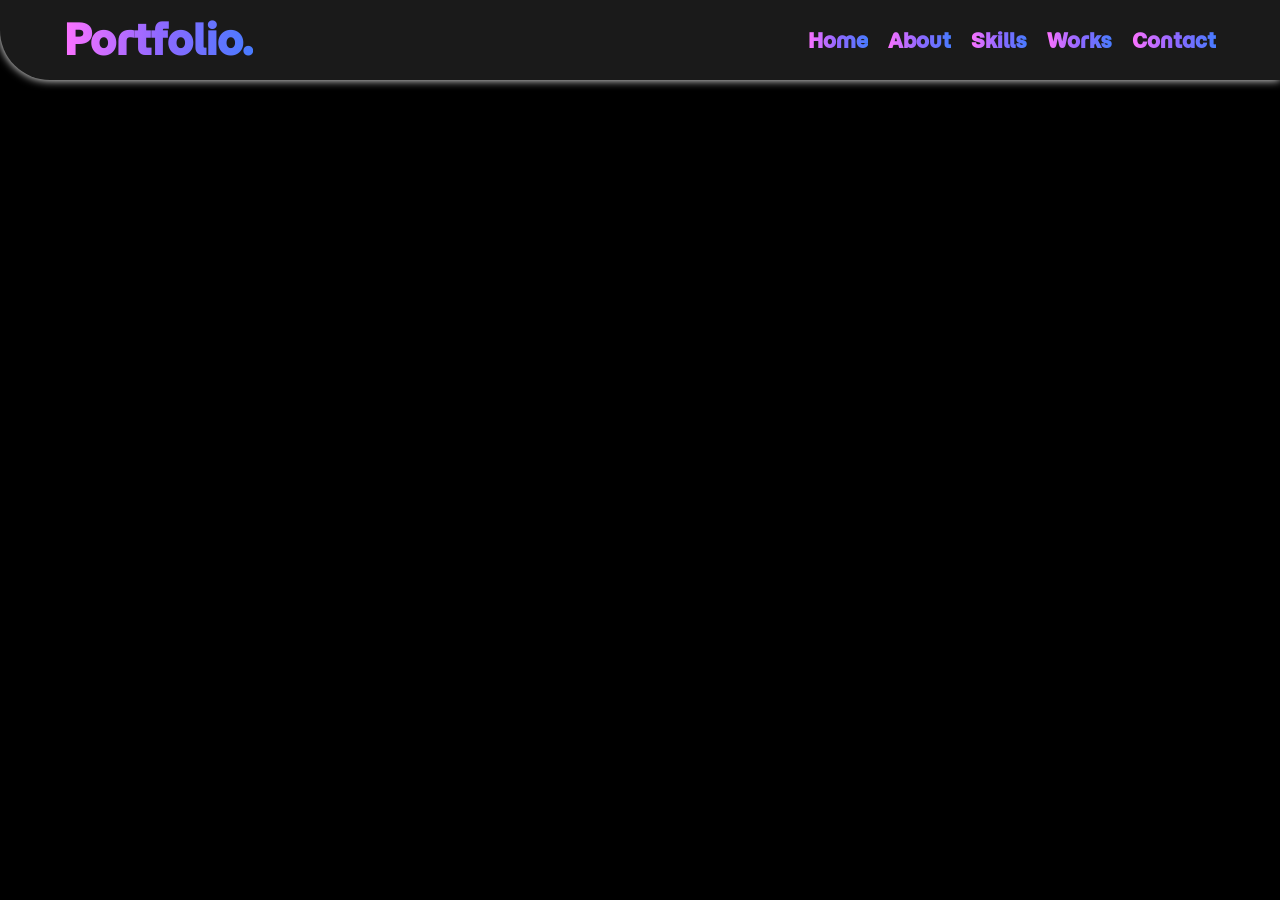
==== aportfolio.html @ 17d41406 "Portfolio start" ====
<!DOCTYPE html>
<html lang="en">
<head>
    <meta charset="UTF-8">
    <meta name="viewport" content="width=device-width, initial-scale=1.0">
    <title>aPortfolio</title>
    <link rel="stylesheet" href="./aportfolio.css">
</head>
<body>
    <video src="./video/portfoli_bg.mp4" autoplay loop muted></video>
    <header>
        <nav class="container" id="nav">
            <div class="navbar_left">
                <h1>Portfolio.</h1>
            </div>
            <div class="navbar_right">
                <ul id="list">
                    <li><a href="#home">Home</a></li>
                    <li><a href="#about">About</a></li>
                    <li><a href="#skills">Skills</a></li>
                    <li><a href="#works">Works</a></li>
                    <li><a href="#contact">Contact</a></li>
                </ul>
            </div>
        </nav>
    </header>
    <main>

    </main>










    <script src="aportfolio.js"></script>
</body>
</html>
---- aportfolio.css ----
@import url('https://fonts.googleapis.com/css2?family=Momo+Trust+Display&display=swap');

*{
    padding: 0;
    margin: 0;
    box-sizing: border-box;

}

body{
    background: #000000;
    position: relative;
}

/* container */
.container{
    margin: 0 auto;
    max-width: 1300px;
    display: flex;
    align-items: center;
    justify-content: center;
}
/* container end */


/* video */

video{
    width: 100%;
    height: 100vh;
    position: fixed;
    top: 0;
    left: 0;
    object-fit: cover;
    object-position: center;
    z-index: -100000;
}

/* video end */




/* header */
header{
    position: fixed;
    width: 100%;
    height: 80px;
    background: rgba(255, 255, 255, 0.10);
    backdrop-filter: blur(2px);
    box-shadow: 0px 0px 10px white;
    user-select: none;
    border-bottom-right-radius: 0px;
    border-bottom-left-radius: 50px;
    position: relative;
}
#nav{
    width: 90%;
    height: 100%;
    display: flex;
    align-items: center;
    justify-content: space-between;
}


.navbar_left h1{
    font-family: "Momo Trust Display", sans-serif;
    font-size: 40px;
    font-weight: 700;
    text-align: center;
    background: linear-gradient(to right, #fc72ff, #8f68ff, #487bff, #8f68ff, #fc72ff);
    background-size: 200%;
    background-clip: text;
    -webkit-background-clip: text;
    -webkit-text-fill-color: transparent;
    animation: logo_text 5s linear infinite;
    cursor: pointer;
    transition: 1s ease;
}
.navbar_left h1:hover{
    transition: 1s ease;
    transform: scale(1.1);
    text-shadow: -10px 10px 10px rgba(97, 95, 95, 0.425);
}
@keyframes logo_text {
    to{
        background-position: 200%;
    }
}
.navbar_right{
    display: flex;
    align-items: center;
    justify-content: center;
}
.navbar_right ul{
    display: flex;
    align-items: center;
    justify-content: center;
    column-gap: 20px;
    list-style: none;
    text-decoration: none;
}
.navbar_right li a{
    font-family: "Momo Trust Display", sans-serif;
    font-size: 20px;
    font-weight: 700;
    text-align: center;
    background: linear-gradient(to right, #fc72ff, #8f68ff, #487bff, #8f68ff, #fc72ff);
    background-size: 200%;
    background-clip: text;
    -webkit-background-clip: text;
    -webkit-text-fill-color: transparent;
    animation: navbar_text 5s linear infinite;
    position: relative;
}
@keyframes navbar_text {
    to{
        background-position: 200%;
    }
}
.navbar_right a::before{
    content: '';
    width: 100%;
    border: 1px solid #8f68ff;
    position: absolute;
    bottom: -5px;
    transition: 0.5s ease;
    scale: 0;
}
.navbar_right a:hover::before{
    scale: 1;
    transition: 0.5s ease;
}

/* header */



/* header media */

@media screen and (max-width: 730px) {
    .navbar_right #list{
        position: absolute;
        display: flex;
        flex-direction: column;
        align-items: center;
        justify-content: start;
        width: 150px;
        height: 100vh;
        background: rgba(255, 255, 255, 0.10);
        backdrop-filter: blur(2px);
        box-shadow: 0px 0px 10px white;
        top: 80px;
        right: 0;
        padding-top: 30px;
        row-gap: 30px;
    }
}

/* header media end */
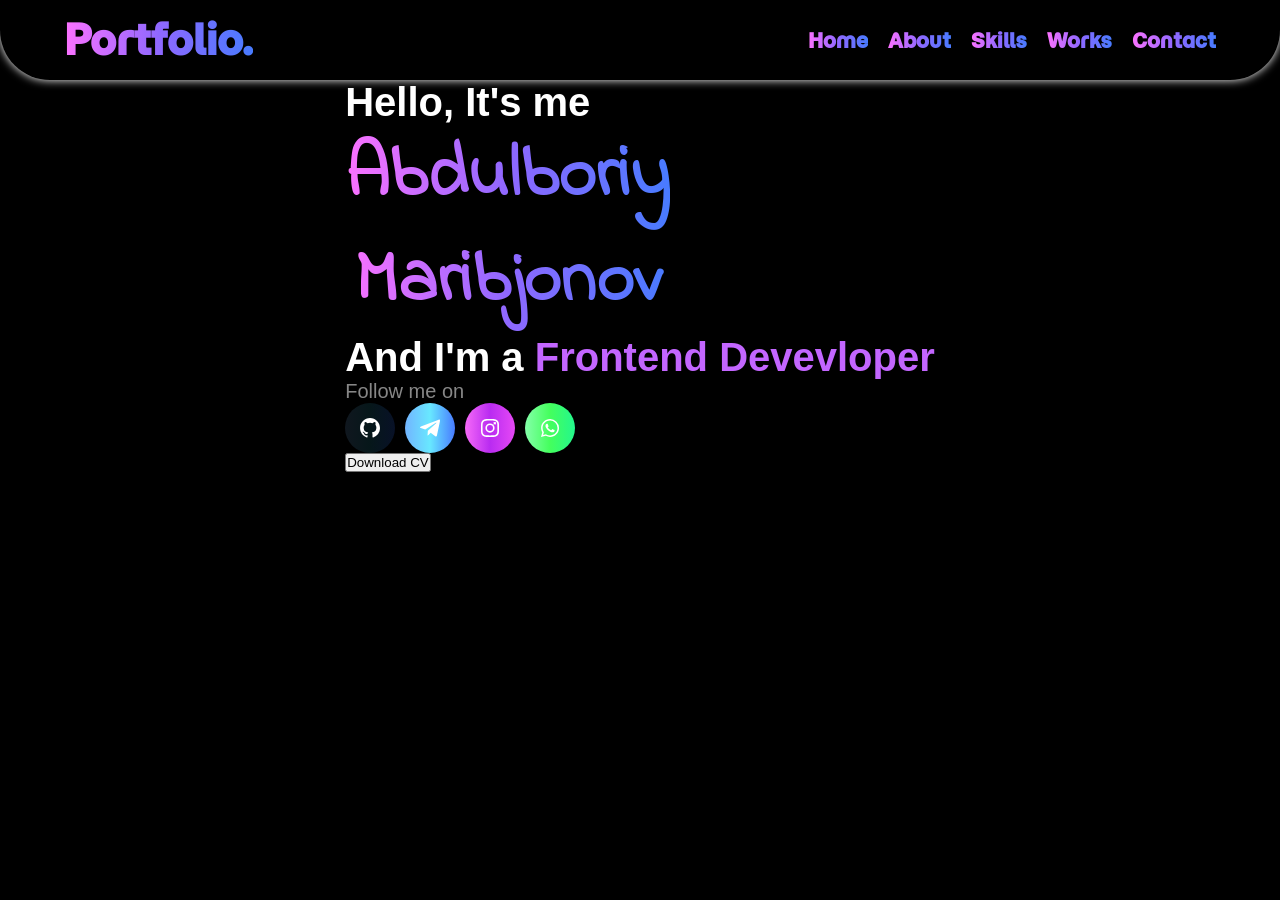
==== commit ab582314: "Home section 50%" ====
--- a/aportfolio.html
+++ b/aportfolio.html
@@ -11,10 +11,12 @@
     <header>
         <nav class="container" id="nav">
             <div class="navbar_left">
-                <h1>Portfolio.</h1>
+                <a href="#home"><h1>Portfolio.</h1></a>
             </div>
             <div class="navbar_right">
-                <ul id="list">
+                <button id="menu_btn"><img src="./img/menu.png" alt="menu button"></button>
+                <ul id="navbar_list" class="navbar_list">
+                    <button id="x_btn"><img src="./img/x.png" alt="x button"></button>
                     <li><a href="#home">Home</a></li>
                     <li><a href="#about">About</a></li>
                     <li><a href="#skills">Skills</a></li>
@@ -25,7 +27,32 @@
         </nav>
     </header>
     <main>
-
+       <section class="home-section container" id="home">
+        <div class="home-text">
+            <h2>Hello, It's me</h2>
+            <h1><span>Abdulboriy</span>
+                <span>Maribjonov</span>
+            </h1>
+            <h3>And I'm a <span>Frontend Devevloper</span></h3>
+            <p>Follow me on</p>
+            <div class="apps">
+                <a href="#" class="icons github">
+                    <img src="./img/github.png" alt="">
+                </a>
+                <a href="#" class="icons telegram">
+                    <img src="./img/telegram.png" alt="">
+                </a>
+                <a href="#" class="icons instagram">
+                    <img src="./img/instagram.png" alt="">
+                </a>
+                <a href="#" class="icons whatsApp">
+                    <img src="./img/whatsapp.png" alt="">
+                </a>
+            </div>
+            <button class="download-cv">Download CV</button>
+        </div>
+        <div class="home-img"></div>
+       </section>
     </main>
 
 
--- a/aportfolio.css
+++ b/aportfolio.css
@@ -1,15 +1,21 @@
 @import url('https://fonts.googleapis.com/css2?family=Momo+Trust+Display&display=swap');
-
+@import url('https://fonts.googleapis.com/css2?family=Indie+Flower&display=swap');
 *{
     padding: 0;
     margin: 0;
     box-sizing: border-box;
-
+    scroll-behavior: smooth;
 }
 
 body{
     background: #000000;
     position: relative;
+}
+
+@keyframes text {
+    to{
+        background-position: 200%;
+    }
 }
 
 /* container */
@@ -27,13 +33,13 @@
 
 video{
     width: 100%;
-    height: 100vh;
+    height: 100%;
     position: fixed;
     top: 0;
     left: 0;
     object-fit: cover;
     object-position: center;
-    z-index: -100000;
+    z-index: -10000;
 }
 
 /* video end */
@@ -46,13 +52,11 @@
     position: fixed;
     width: 100%;
     height: 80px;
-    background: rgba(255, 255, 255, 0.10);
-    backdrop-filter: blur(2px);
+    background: rgba(0, 0, 0, 1);
     box-shadow: 0px 0px 10px white;
     user-select: none;
-    border-bottom-right-radius: 0px;
+    border-bottom-right-radius: 50px;
     border-bottom-left-radius: 50px;
-    position: relative;
 }
 #nav{
     width: 90%;
@@ -62,7 +66,9 @@
     justify-content: space-between;
 }
 
-
+.navbar_left a{
+    text-decoration: none;
+}
 .navbar_left h1{
     font-family: "Momo Trust Display", sans-serif;
     font-size: 40px;
@@ -73,32 +79,23 @@
     background-clip: text;
     -webkit-background-clip: text;
     -webkit-text-fill-color: transparent;
-    animation: logo_text 5s linear infinite;
+    animation: text 5s linear infinite;
     cursor: pointer;
     transition: 1s ease;
 }
 .navbar_left h1:hover{
     transition: 1s ease;
     transform: scale(1.1);
-    text-shadow: -10px 10px 10px rgba(97, 95, 95, 0.425);
-}
-@keyframes logo_text {
-    to{
-        background-position: 200%;
-    }
-}
-.navbar_right{
-    display: flex;
-    align-items: center;
-    justify-content: center;
-}
-.navbar_right ul{
+    text-shadow: -10px 10px 10px rgba(179, 102, 255, 0.3);
+}
+.navbar_right #navbar_list{
     display: flex;
     align-items: center;
     justify-content: center;
     column-gap: 20px;
     list-style: none;
     text-decoration: none;
+    backdrop-filter: blur(15px);
 }
 .navbar_right li a{
     font-family: "Momo Trust Display", sans-serif;
@@ -110,13 +107,8 @@
     background-clip: text;
     -webkit-background-clip: text;
     -webkit-text-fill-color: transparent;
-    animation: navbar_text 5s linear infinite;
+    animation: text 5s linear infinite;
     position: relative;
-}
-@keyframes navbar_text {
-    to{
-        background-position: 200%;
-    }
 }
 .navbar_right a::before{
     content: '';
@@ -132,6 +124,18 @@
     transition: 0.5s ease;
 }
 
+#menu_btn{
+    display: none;
+    color: white;
+}
+#x_btn{
+    color: white;
+    display: none;
+    cursor: pointer;
+}
+#menu_btn:active, #x_btn:active{
+    background: rgba(0, 255, 255, 0.452);
+}
 /* header */
 
 
@@ -139,22 +143,156 @@
 /* header media */
 
 @media screen and (max-width: 730px) {
-    .navbar_right #list{
+    .navbar_right #navbar_list {
         position: absolute;
         display: flex;
         flex-direction: column;
         align-items: center;
-        justify-content: start;
+        justify-content: flex-start;
         width: 150px;
         height: 100vh;
         background: rgba(255, 255, 255, 0.10);
-        backdrop-filter: blur(2px);
-        box-shadow: 0px 0px 10px white;
-        top: 80px;
-        right: 0;
+        top: 0px;
+        right: -1000px;
         padding-top: 30px;
         row-gap: 30px;
-    }
-}
-
-/* header media end */+        z-index: 10;
+        transition: 0.6s ease;
+    }
+    #menu_btn{
+        display: block;
+        align-items: center;
+        justify-content: center;
+        border: none;
+        outline: none;
+        background: none;
+        width: 35px;
+        height: 35px;
+        cursor: pointer;
+    }
+    #menu_btn img{
+        width: 100%;
+        height: 100%;
+    }
+    #x_btn{
+        display: block;
+        align-items: center;
+        justify-content: center;
+        border: none;
+        outline: none;
+        background: none;
+        width: 30px;
+        height: 30px;
+    }
+    #x_btn img{
+        width: 100%;
+        height: 100%;
+    }
+}
+
+/* header media end */
+
+/* main */
+
+main{
+    width: 100%;
+    display: flex;
+    flex-direction: column;
+    align-items: center;
+    justify-content: center;
+}
+
+section{
+    width: 100%;
+    display: flex;
+    align-items: center;
+    justify-content: space-between;
+}
+.home-section{
+    margin-top: 80px;
+}
+.home-section .home-text{
+    display: flex;
+    flex-direction: column;
+    align-items: start;
+}
+.home-section h2{
+    font-family: sans-serif;
+    font-size: 2.5rem;
+    color: white;
+    font-weight: 600;    
+}
+.home-section h1{
+    display: flex;
+    flex-direction: column;
+    align-items: center;
+    justify-content: center;
+}
+.home-section h1{
+    font-size: 4.5rem;
+    font-family: "Indie Flower", sans-serif;
+    font-weight: 900;
+    background: linear-gradient(to right, #fc72ff, #8f68ff, #487bff, #8f68ff, #fc72ff);
+    background-size: 200%;
+    background-clip: text;
+    -webkit-background-clip: text;
+    -webkit-text-fill-color: transparent;
+    animation: text 5s linear infinite;
+}
+.home-section h3{
+    font-family: sans-serif;
+    font-size: 2.5rem;
+    color: white;
+    font-weight: 600;
+}
+.home-section h3 span{
+    color: #c366ff;
+}
+.home-section p{
+    font-size: 20px;
+    font-family: sans-serif;
+    color: #cccccca9;
+}
+.apps{
+    display: flex;
+    align-items: center;
+    justify-content: center;
+    column-gap: 10px;
+}
+.icons{
+    width: 50px;
+    height: 50px;
+    border-radius: 50%;
+    display: flex;
+    align-items: center;
+    justify-content: center;
+    transition: 0.5s ease;
+}
+
+.icons:active{
+    transform: scale(1.0);
+}
+.github{
+    background: linear-gradient(to right, #10171f, #06171a, #081127, #121c2c, #232930);
+    background-size: 200%;    
+    animation: text 5s linear infinite;
+}
+.telegram{
+    background: linear-gradient(to right, #72b4ff, #68e8ff, #487bff, #68a4ff, #72afff);
+    background-size: 200%;    
+    animation: text 5s linear infinite;
+}
+
+.instagram{
+    background: linear-gradient(to right, #f66af8, #b92bf1, #e649f5, #ec39ec, #d744da);
+    background-size: 200%;    
+    animation: text 5s linear infinite;
+}
+
+.whatsApp{
+    background: linear-gradient(to right, #84ffa9, #44ff5d, #23f78d, #2cf787, #3eee2e);
+    background-size: 200%;    
+    animation: text 5s linear infinite;
+}
+
+/* main end */
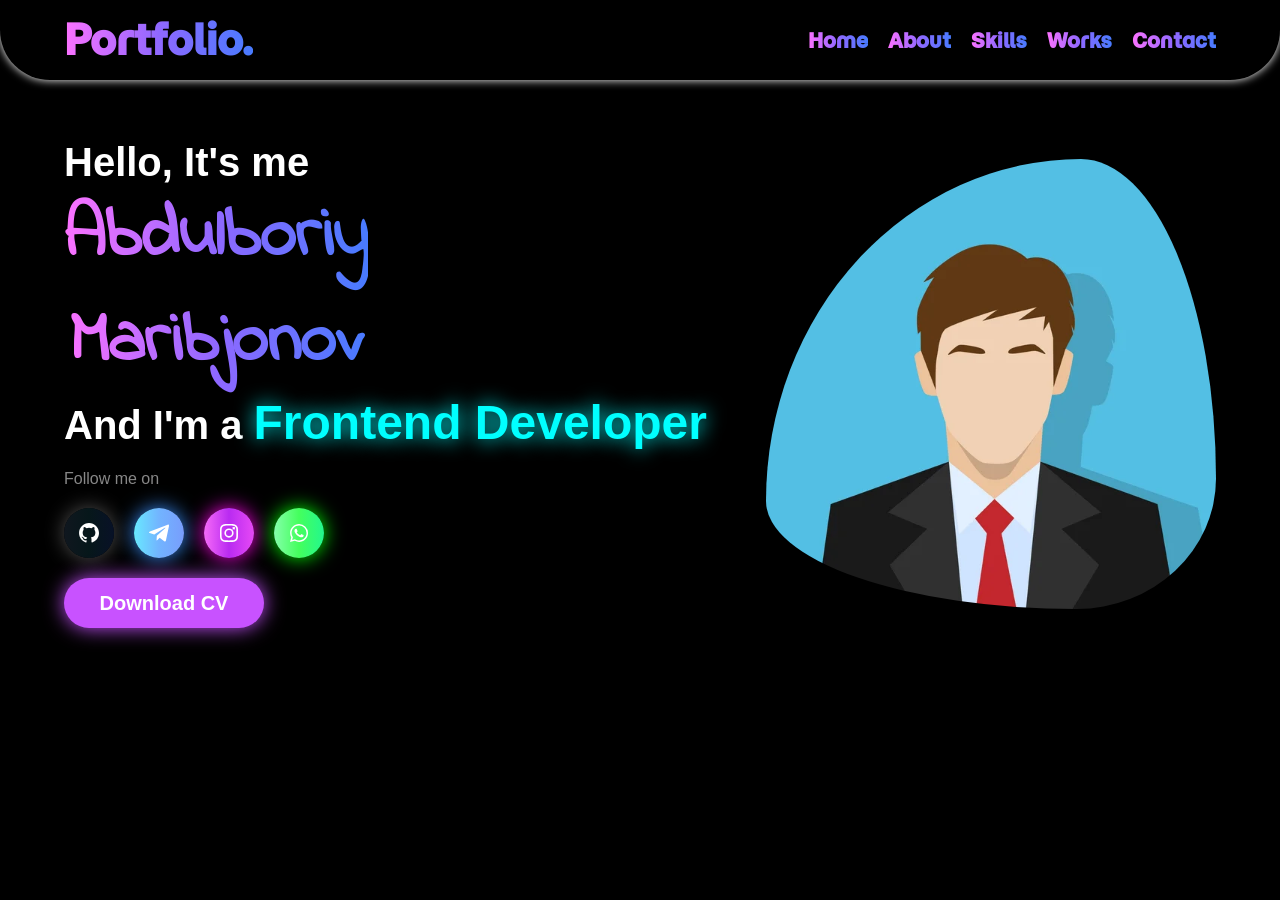
==== commit 40ca219a: "Home page finish" ====
--- a/aportfolio.html
+++ b/aportfolio.html
@@ -33,7 +33,7 @@
             <h1><span>Abdulboriy</span>
                 <span>Maribjonov</span>
             </h1>
-            <h3>And I'm a <span>Frontend Devevloper</span></h3>
+            <h3>And I'm a <span>Frontend Developer</span></h3>
             <p>Follow me on</p>
             <div class="apps">
                 <a href="#" class="icons github">
@@ -49,9 +49,11 @@
                     <img src="./img/whatsapp.png" alt="">
                 </a>
             </div>
-            <button class="download-cv">Download CV</button>
+            <button id="download-cv">Download CV</button>
         </div>
-        <div class="home-img"></div>
+        <div class="home-img">
+            <img src="./img/My-img.jpg" alt="">
+        </div>
        </section>
     </main>
 
--- a/aportfolio.css
+++ b/aportfolio.css
@@ -1,5 +1,12 @@
-@import url('https://fonts.googleapis.com/css2?family=Momo+Trust+Display&display=swap');
-@import url('https://fonts.googleapis.com/css2?family=Indie+Flower&display=swap');
+@font-face {
+    font-family: 'LogoFont';
+    src: url(./fonts/Momo_Trust_Display/MomoTrustDisplay-Regular.ttf) format('truetype');
+}
+@font-face {
+    font-family: 'NameFont';
+    src: url(./fonts/Indie_Flower/IndieFlower-Regular.ttf) format('truetype');
+}
+
 *{
     padding: 0;
     margin: 0;
@@ -12,13 +19,6 @@
     position: relative;
 }
 
-@keyframes text {
-    to{
-        background-position: 200%;
-    }
-}
-
-/* container */
 .container{
     margin: 0 auto;
     max-width: 1300px;
@@ -26,10 +26,7 @@
     align-items: center;
     justify-content: center;
 }
-/* container end */
-
-
-/* video */
+
 
 video{
     width: 100%;
@@ -42,12 +39,10 @@
     z-index: -10000;
 }
 
-/* video end */
-
-
-
-
-/* header */
+
+
+/* navbar ------------------------------- */
+
 header{
     position: fixed;
     width: 100%;
@@ -70,7 +65,7 @@
     text-decoration: none;
 }
 .navbar_left h1{
-    font-family: "Momo Trust Display", sans-serif;
+    font-family: "LogoFont";
     font-size: 40px;
     font-weight: 700;
     text-align: center;
@@ -98,7 +93,7 @@
     backdrop-filter: blur(15px);
 }
 .navbar_right li a{
-    font-family: "Momo Trust Display", sans-serif;
+    font-family: "LogoFont";
     font-size: 20px;
     font-weight: 700;
     text-align: center;
@@ -136,11 +131,9 @@
 #menu_btn:active, #x_btn:active{
     background: rgba(0, 255, 255, 0.452);
 }
-/* header */
-
-
-
-/* header media */
+
+
+
 
 @media screen and (max-width: 730px) {
     .navbar_right #navbar_list {
@@ -190,9 +183,9 @@
     }
 }
 
-/* header media end */
-
-/* main */
+/* navbar end------------------------------- */
+
+
 
 main{
     width: 100%;
@@ -201,15 +194,16 @@
     align-items: center;
     justify-content: center;
 }
-
-section{
-    width: 100%;
+/* home------------------------------------------- */
+
+
+
+.home-section{
+    width: 90%;
+    margin-top: 140px;
     display: flex;
     align-items: center;
     justify-content: space-between;
-}
-.home-section{
-    margin-top: 80px;
 }
 .home-section .home-text{
     display: flex;
@@ -230,7 +224,7 @@
 }
 .home-section h1{
     font-size: 4.5rem;
-    font-family: "Indie Flower", sans-serif;
+    font-family: "NameFont";
     font-weight: 900;
     background: linear-gradient(to right, #fc72ff, #8f68ff, #487bff, #8f68ff, #fc72ff);
     background-size: 200%;
@@ -246,18 +240,22 @@
     font-weight: 600;
 }
 .home-section h3 span{
-    color: #c366ff;
+    font-size: 3rem;
+    color: aqua;
+    text-shadow: 0px 0px 20px aqua;
 }
 .home-section p{
-    font-size: 20px;
+    margin-top: 20px;
+    font-size: 1.2;
     font-family: sans-serif;
     color: #cccccca9;
 }
 .apps{
-    display: flex;
-    align-items: center;
-    justify-content: center;
-    column-gap: 10px;
+    margin-top: 20px;
+    display: flex;
+    align-items: center;
+    justify-content: center;
+    column-gap: 20px;
 }
 .icons{
     width: 50px;
@@ -269,6 +267,9 @@
     transition: 0.5s ease;
 }
 
+.icons:hover{
+    transform: scale(1.1);
+}
 .icons:active{
     transform: scale(1.0);
 }
@@ -276,23 +277,123 @@
     background: linear-gradient(to right, #10171f, #06171a, #081127, #121c2c, #232930);
     background-size: 200%;    
     animation: text 5s linear infinite;
+    box-shadow: 0px 0px 20px rgb(83, 83, 83);
+}
+.github:active{
+    background: rgb(0, 0, 0);
+    transition: 0s;
 }
 .telegram{
-    background: linear-gradient(to right, #72b4ff, #68e8ff, #487bff, #68a4ff, #72afff);
+    background: linear-gradient(to right, #68e8ff,#72b4ff, #789dfc, #68a4ff, #64a7ff);
     background-size: 200%;    
     animation: text 5s linear infinite;
-}
-
+    box-shadow: 0px 0px 20px #3b90ff;
+}
+.telegram:active{
+    background: #3b90ff;
+    transition: 0s;
+}
 .instagram{
     background: linear-gradient(to right, #f66af8, #b92bf1, #e649f5, #ec39ec, #d744da);
     background-size: 200%;    
     animation: text 5s linear infinite;
-}
-
+    box-shadow: 0px 0px 20px rgb(255, 4, 234);
+}
+.instagram:active{
+    background: rgb(255, 4, 234);
+    transition: 0s;
+}
 .whatsApp{
     background: linear-gradient(to right, #84ffa9, #44ff5d, #23f78d, #2cf787, #3eee2e);
-    background-size: 200%;    
-    animation: text 5s linear infinite;
-}
-
-/* main end */
+    background-size: 200%;
+    box-shadow: 0px 0px 20px rgb(0, 255, 0);
+    animation: text 5s linear infinite;
+}
+.whatsApp:active{
+    background: rgb(0, 255, 0);
+    transition: 0s;
+}
+
+.home-section #download-cv{
+    margin-top: 20px;
+    width: 200px;
+    height: 50px;
+    border-radius: 25px;
+    border: none;
+    background: rgb(200, 82, 255);
+    color: #ffffff;
+    outline: none;
+    font-size: 20px;
+    box-shadow: 0px 0px 20px rgb(200, 82, 255);
+    cursor: pointer;
+    transition: 0.5s;
+    font-weight: 700;
+}
+#download-cv:hover{
+    transform: scale(1.1);
+    box-shadow: -10px 5px 15px rgba(200, 82, 255, 0.534);
+}
+#download-cv:active{
+    transform: scale(1.0);
+    background: rgb(174, 0, 255);
+}
+
+.home-img{
+    width: 450px;
+    height: 450px;
+    border-radius: 70% 30% 31% 69% / 76% 71% 29% 24%;
+    overflow: hidden;
+}
+.home-img img{
+    width: 100%;
+    height: 100%;
+    background-position: center;
+}
+
+@media screen and (max-width: 1050px) {
+    html{
+        font-size: 70%;
+    }
+    .home-img{
+        width: 300px;
+        height: 300px;
+    }
+}
+@media screen and (max-width: 680px) {
+    .home-section{
+        display: flex;
+        align-items: center;
+        justify-content: center;
+        flex-direction: column-reverse;
+        row-gap: 40px;
+    }
+    .home-img{
+        width: 350px;
+        height: 350px;
+    }
+    
+}
+@media screen and (max-width: 380px) {
+    .home-section{
+        display: flex;
+        align-items: center;
+        justify-content: center;
+        flex-direction: column-reverse;
+        row-gap: 40px;
+    }
+    .home-img{
+        width: 300px;
+        height: 300px;
+    }
+    
+}
+
+/* home page end------------------------------------------- */
+
+
+
+@keyframes text {
+    to{
+        background-position: 200%;
+    }
+}
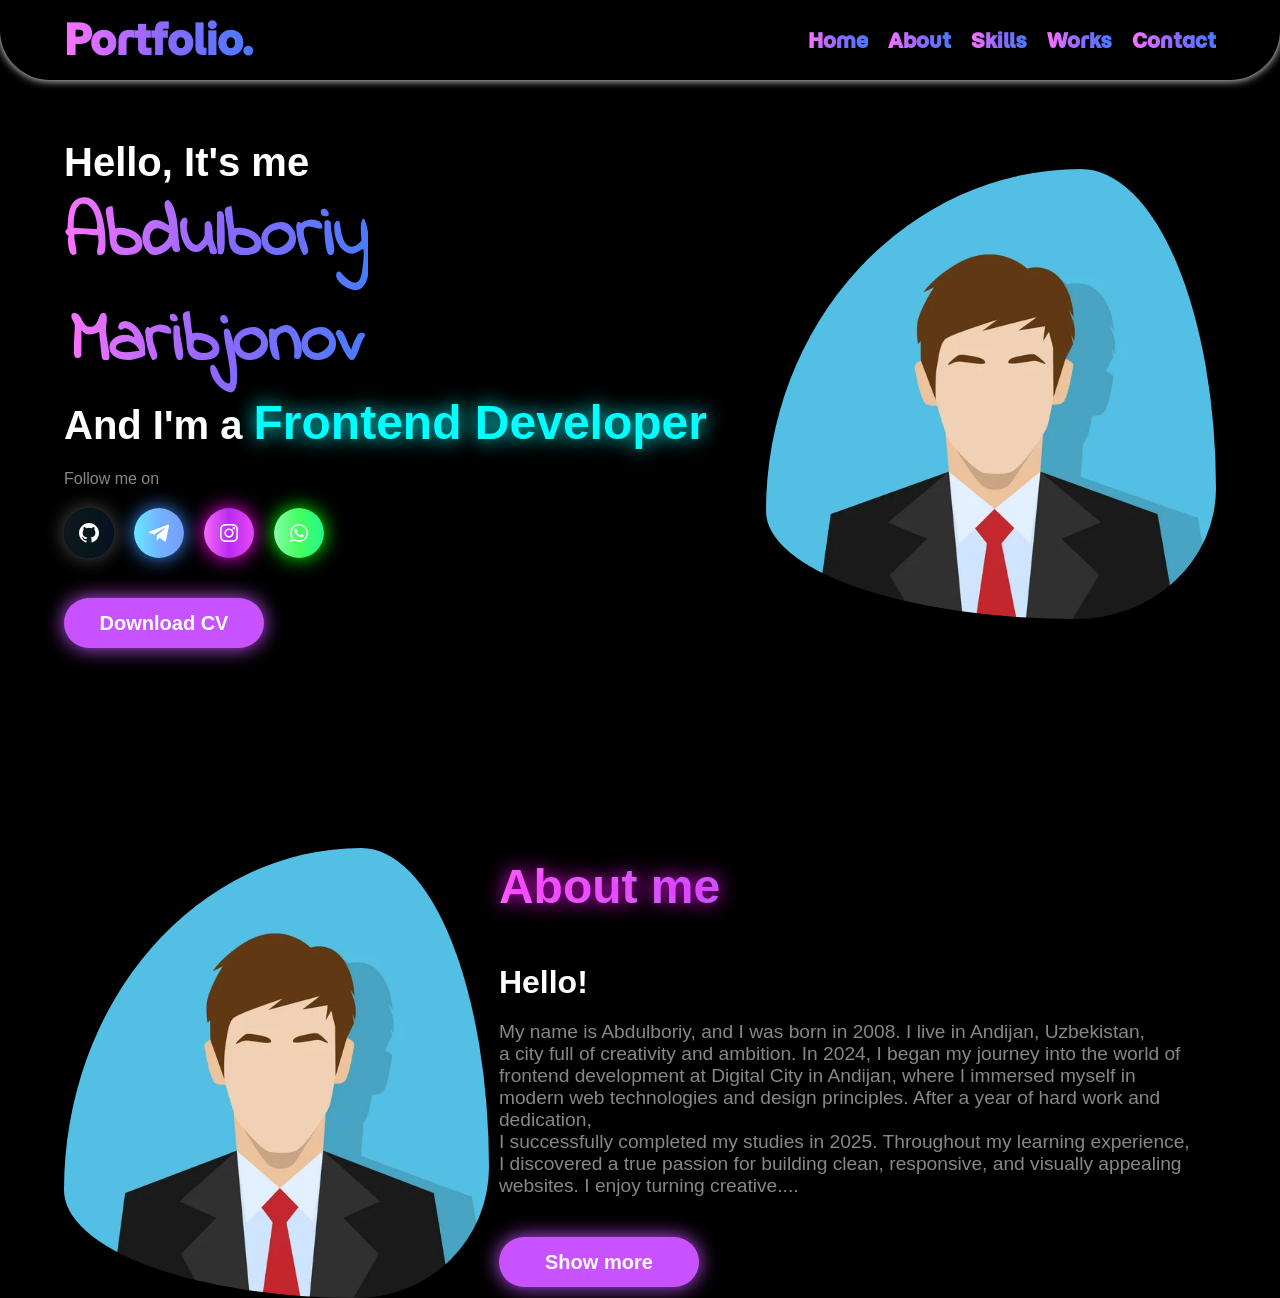
==== commit a3c55e50: "About page finish" ====
--- a/aportfolio.html
+++ b/aportfolio.html
@@ -51,8 +51,39 @@
             </div>
             <button id="download-cv">Download CV</button>
         </div>
-        <div class="home-img">
-            <img src="./img/My-img.jpg" alt="">
+        <div class="my-img">
+            <img src="./img/My-img.jpg" alt="My photo">
+        </div>
+       </section>
+
+       <section class="about-section container" id="about">
+        <div class="my-img my-img2">
+            <img src="./img/My-img.jpg" alt="My photo">
+        </div>
+        <div class="about-text">
+            <h1>About me</h1>
+            <h2>Hello!</h2>
+            <p>My name is Abdulboriy, and I was born in 2008. I live in Andijan, Uzbekistan, <br> a city full of creativity and ambition.
+                In 2024, I began my journey into the world of <br> frontend development at Digital City in Andijan, where I immersed myself in <br> modern  web technologies and design principles. After a year of hard work and dedication, <br> I successfully completed my studies in 2025.
+                Throughout my learning experience, <br> I discovered a true passion for building clean, responsive, and visually appealing <br> websites. I enjoy turning creative....
+            </p>
+            <div id="show-text" class="show-text">
+                <div id="close-text">
+                    <img src="./img/x.png" alt="">
+                </div>
+                <h2>Hello!</h2>
+                <p>
+                    My name is Abdulboriy, and I was born in 2008. I live in Andijan, Uzbekistan, a city full of creativity and ambition.
+                    In 2024, I began my journey into the world of frontend development at Digital City in Andijan, where I immersed myself in modern web technologies and design principles. After a year of hard work and dedication, I successfully completed my studies in 2025.
+
+                    Throughout my learning experience, I discovered a true passion for building clean, responsive, and visually appealing websites. I enjoy turning creative ideas into interactive digital experiences that not only look good but also perform efficiently.
+
+                    I’m continuously improving my skills in HTML, CSS, JavaScript, and React, and I’m always eager to explore new technologies that shape the future of the web. My goal is to become a professional frontend developer who creates impactful and user-friendly web applications.
+
+                    In my free time, I like learning new things, experimenting with design concepts, and staying inspired by innovative projects from around the world.
+                </p>
+            </div>
+            <button id="show-more">Show more</button>
         </div>
        </section>
     </main>
--- a/aportfolio.css
+++ b/aportfolio.css
@@ -22,9 +22,6 @@
 .container{
     margin: 0 auto;
     max-width: 1300px;
-    display: flex;
-    align-items: center;
-    justify-content: center;
 }
 
 
@@ -39,7 +36,11 @@
     z-index: -10000;
 }
 
-
+@keyframes text {
+    to{
+        background-position: 200%;
+    }
+}
 
 /* navbar ------------------------------- */
 
@@ -315,7 +316,7 @@
 }
 
 .home-section #download-cv{
-    margin-top: 20px;
+    margin-top: 40px;
     width: 200px;
     height: 50px;
     border-radius: 25px;
@@ -336,15 +337,16 @@
 #download-cv:active{
     transform: scale(1.0);
     background: rgb(174, 0, 255);
-}
-
-.home-img{
+    transition: 0s;
+}
+
+.my-img{
     width: 450px;
     height: 450px;
     border-radius: 70% 30% 31% 69% / 76% 71% 29% 24%;
     overflow: hidden;
 }
-.home-img img{
+.my-img img{
     width: 100%;
     height: 100%;
     background-position: center;
@@ -354,7 +356,7 @@
     html{
         font-size: 70%;
     }
-    .home-img{
+    .my-img{
         width: 300px;
         height: 300px;
     }
@@ -364,36 +366,131 @@
         display: flex;
         align-items: center;
         justify-content: center;
-        flex-direction: column-reverse;
+        flex-direction: column;
         row-gap: 40px;
     }
-    .home-img{
+    .my-img{
         width: 350px;
         height: 350px;
     }
     
 }
 @media screen and (max-width: 380px) {
-    .home-section{
+    .my-img{
+        width: 300px;
+        height: 300px;
+    }
+    
+}
+
+/* home page end------------------------------------------- */
+
+/* about page-------------------------------- */
+
+.about-section{
+    width: 90%;
+    margin-top: 200px;
+    display: flex;
+    align-items: center;
+    justify-content: space-between;
+    color: white;
+    font-family: sans-serif;
+    column-gap: 10px;
+}
+.about-section h1{
+    margin-bottom: 50px;
+    font-size: 3rem;
+    background: linear-gradient(to right, #fc72ff, #8f68ff, #487bff, #8f68ff, #fc72ff);
+    background-size: 200%;
+    background-clip: text;
+    -webkit-background-clip: text;
+    -webkit-text-fill-color: transparent;
+    animation: text 5s linear infinite;
+    text-shadow: 0px 0px 20px rgb(253, 16, 253);
+}
+.about-section h2{
+    font-size: 2rem;
+    margin-bottom: 20px;
+}
+.about-section p{
+    font-size: 1.2rem;
+    color: #cccccca9;
+}
+
+
+.about-section #show-more{
+    margin-top: 40px;
+    width: 200px;
+    height: 50px;
+    border-radius: 25px;
+    border: none;
+    background: rgb(200, 82, 255);
+    color: #ffffff;
+    outline: none;
+    font-size: 20px;
+    box-shadow: 0px 0px 20px rgb(200, 82, 255);
+    cursor: pointer;
+    transition: 0.5s;
+    font-weight: 700;
+}
+#show-more:hover{
+    transform: scale(1.1);
+    box-shadow: -10px 5px 15px rgba(200, 82, 255, 0.534);
+}
+#show-more:active{
+    transform: scale(1.0);
+    background: rgb(174, 0, 255);
+    transition: 0s;
+}
+
+.show-text{
+    position: fixed;
+    top: 0;
+    right: 50%;
+    transform: translate(50%,50%);
+    margin: 0 auto;
+    width: 80%;
+    height: 500px;
+    background: rgba(82, 81, 81, 0.308);
+    backdrop-filter: blur(20px);
+    display: none;
+    align-items: center;
+    justify-content: center;
+    flex-direction: column;
+    transition-delay: 3s;
+}
+.show-text p{
+    width: 80%;
+    color: #e7e7e7c4;
+    font-size: 1.4rem;
+}
+#close-text{
+    width: 35px;
+    height: 35px;
+    position: absolute;
+    top: 20px;
+    right: 20px;
+    cursor: pointer;
+}
+#close-text img{
+    width: 100%;
+    height: 100%;
+}
+.show-text-active{
+    display: flex;
+    align-items: center;
+    justify-content: center;
+    flex-direction: column;
+}
+@media screen and (max-width: 940px) {
+    .about-section{
         display: flex;
         align-items: center;
         justify-content: center;
         flex-direction: column-reverse;
-        row-gap: 40px;
-    }
-    .home-img{
-        width: 300px;
-        height: 300px;
-    }
-    
-}
-
-/* home page end------------------------------------------- */
-
-
-
-@keyframes text {
-    to{
-        background-position: 200%;
-    }
-}+    }
+    .my-img2{
+        margin-top: 30px;
+    }
+}
+/* about page end-------------------------------- */
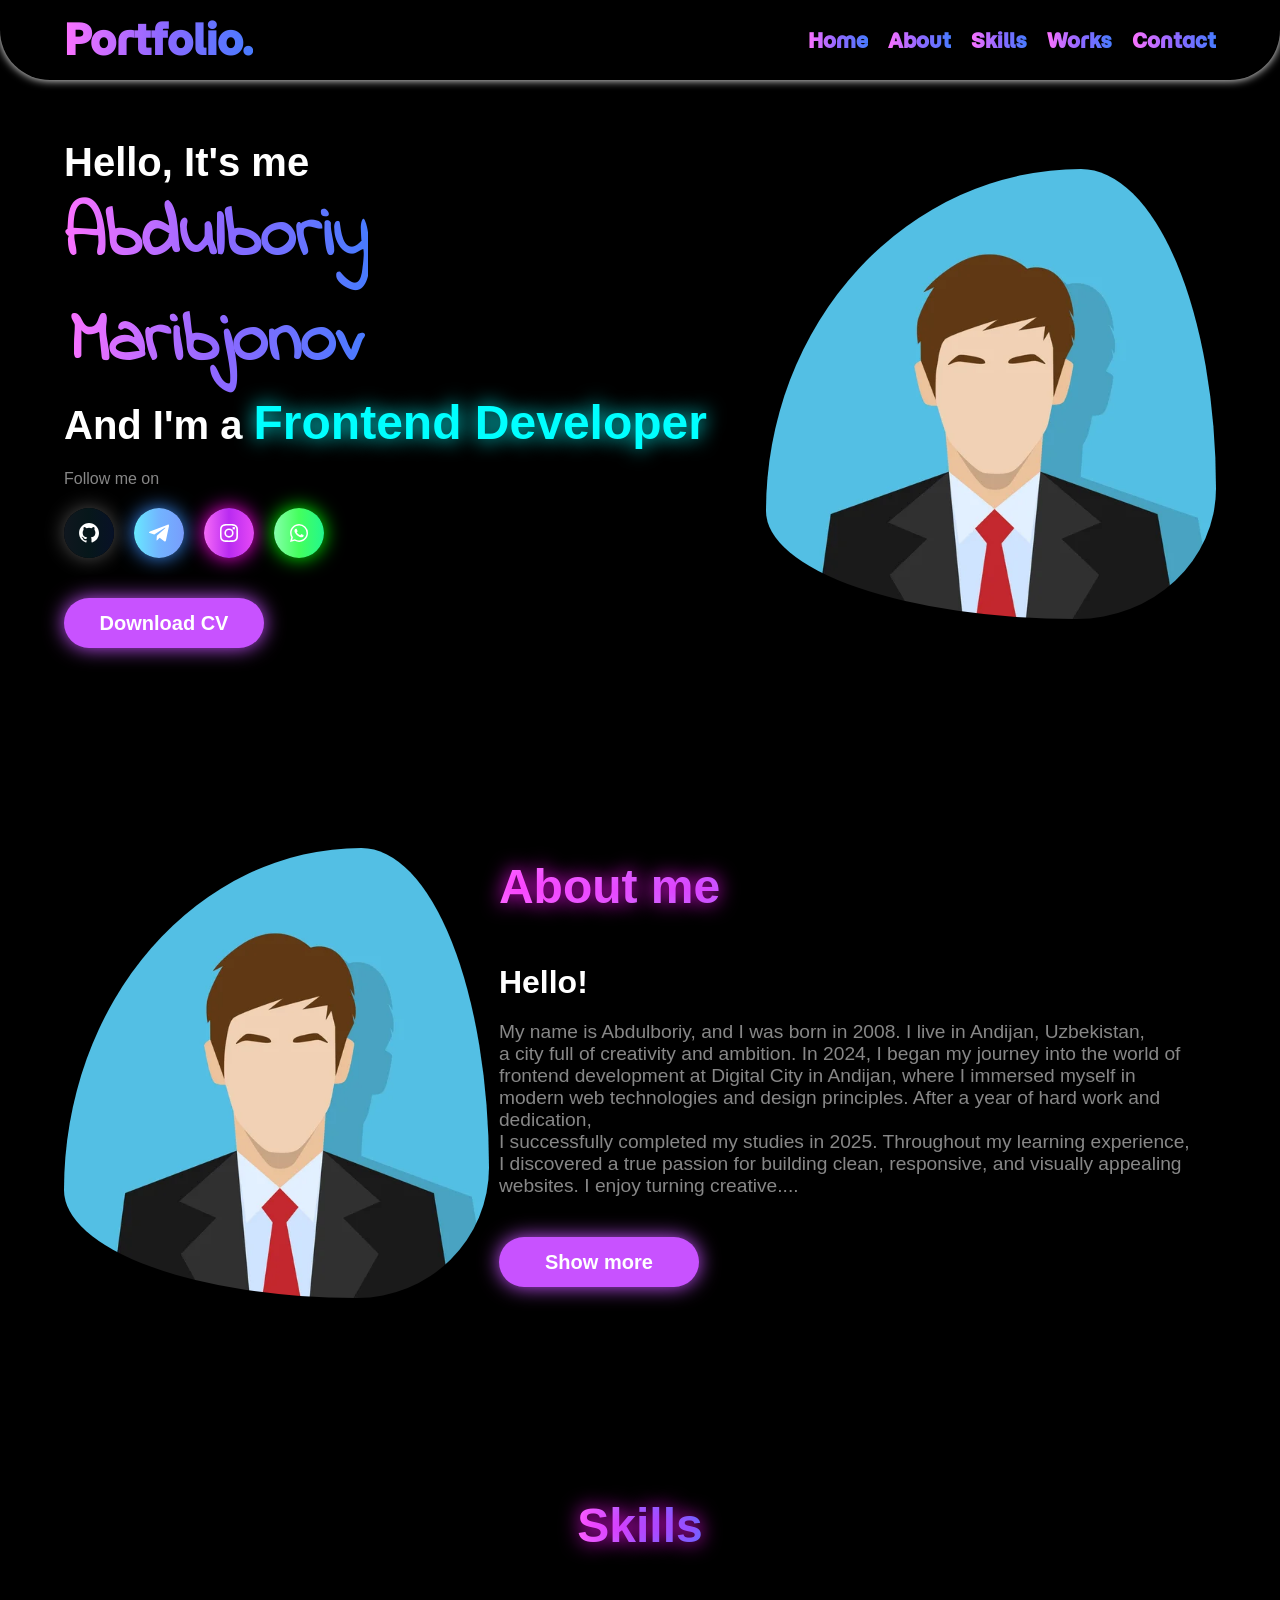
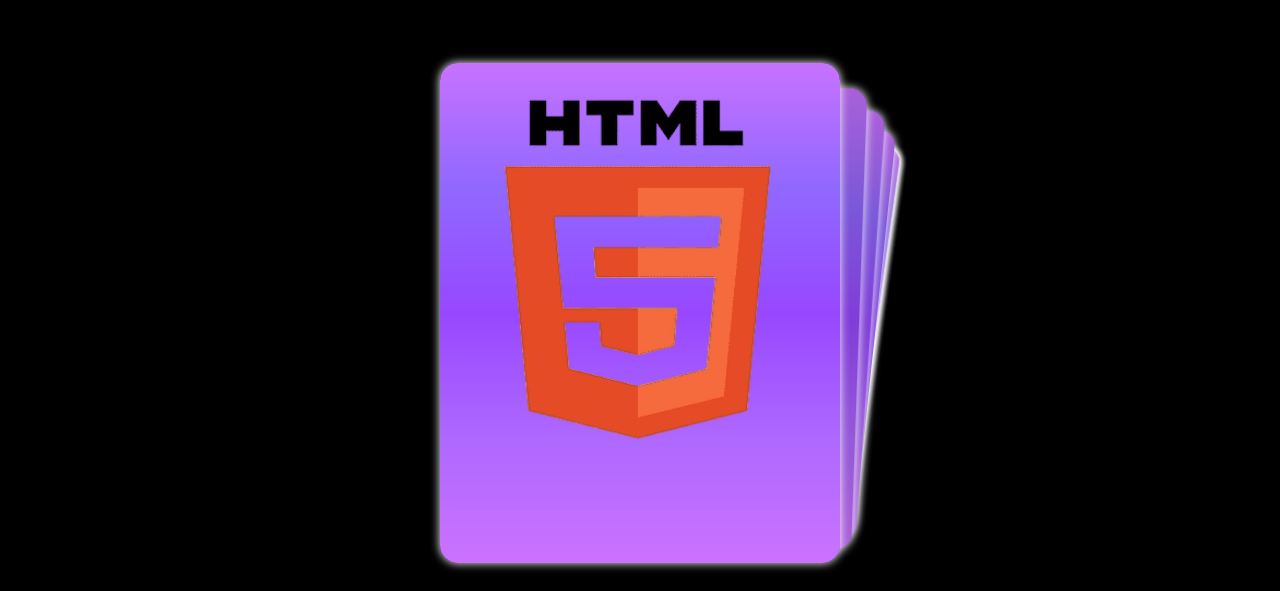
==== commit 384b48cc: "Skills finish" ====
--- a/aportfolio.html
+++ b/aportfolio.html
@@ -5,6 +5,7 @@
     <meta name="viewport" content="width=device-width, initial-scale=1.0">
     <title>aPortfolio</title>
     <link rel="stylesheet" href="./aportfolio.css">
+    <link rel="stylesheet" href="https://cdn.jsdelivr.net/npm/swiper@11/swiper-bundle.min.css" />
 </head>
 <body>
     <video src="./video/portfoli_bg.mp4" autoplay loop muted></video>
@@ -36,7 +37,7 @@
             <h3>And I'm a <span>Frontend Developer</span></h3>
             <p>Follow me on</p>
             <div class="apps">
-                <a href="#" class="icons github">
+                <a href="https://github.com/Abdulboriy-Maribjonov" class="icons github">
                     <img src="./img/github.png" alt="">
                 </a>
                 <a href="#" class="icons telegram">
@@ -51,7 +52,7 @@
             </div>
             <button id="download-cv">Download CV</button>
         </div>
-        <div class="my-img">
+        <div class="my-img my-img1">
             <img src="./img/My-img.jpg" alt="My photo">
         </div>
        </section>
@@ -67,7 +68,9 @@
                 In 2024, I began my journey into the world of <br> frontend development at Digital City in Andijan, where I immersed myself in <br> modern  web technologies and design principles. After a year of hard work and dedication, <br> I successfully completed my studies in 2025.
                 Throughout my learning experience, <br> I discovered a true passion for building clean, responsive, and visually appealing <br> websites. I enjoy turning creative....
             </p>
-            <div id="show-text" class="show-text">
+            <button id="show-more">Show more</button>
+        </div>
+        <div id="show-text" class="show-text">
                 <div id="close-text">
                     <img src="./img/x.png" alt="">
                 </div>
@@ -83,8 +86,47 @@
                     In my free time, I like learning new things, experimenting with design concepts, and staying inspired by innovative projects from around the world.
                 </p>
             </div>
-            <button id="show-more">Show more</button>
-        </div>
+       </section>
+       
+       <section class="skills-section container" id="skills">
+        <h1 class="skills-title">Skills</h1>
+        <div class="swiper mySwiper">
+    <div class="swiper-wrapper">
+      <div class="swiper-slide">
+        <img src="./img/html.png" alt="html">
+      </div>
+      <div class="swiper-slide">
+        <img src="./img/css.png" alt="css">
+      </div>
+      <div class="swiper-slide">
+        <img src="./img/javascript.png" alt="javascript">
+      </div>
+      <div class="swiper-slide">
+        <h1>Bootstrapt</h1>
+        <img src="./img/bootstrapt.png" alt="bootstrapt">
+      </div>
+      <div class="swiper-slide">
+        <h1>Talwind</h1>
+        <img src="./img/talwind.png" alt="talwind">
+      </div>
+      <div class="swiper-slide">
+        <h1>React</h1>
+        <img src="./img/react.png" alt="react">
+      </div>
+      <div class="swiper-slide">
+        <h1>ViteReact</h1>
+        <img src="./img/viteReact.png" alt="viteReact">
+      </div>
+      <div class="swiper-slide">
+        <h1>MaterialUi</h1>
+        <img src="./img/materalUi.png" alt="materialUi">
+      </div>
+      <div class="swiper-slide">
+        <h1>Swiper</h1>
+        <img src="./img/swiper.png" alt="swiper">
+      </div>
+    </div>
+  </div>
        </section>
     </main>
 
@@ -98,5 +140,12 @@
 
 
     <script src="aportfolio.js"></script>
+    <script src="https://cdn.jsdelivr.net/npm/swiper@11/swiper-bundle.min.js"></script>
+    <script>
+    var swiper = new Swiper(".mySwiper", {
+      effect: "cards",
+      grabCursor: true,
+    });
+  </script>
 </body>
 </html>
--- a/aportfolio.css
+++ b/aportfolio.css
@@ -17,8 +17,20 @@
 body{
     background: #000000;
     position: relative;
-}
-
+    overflow-x: hidden;
+}
+
+::-webkit-scrollbar{
+    width: 10px;
+}
+::-webkit-scrollbar-track{
+    width: 10px;
+    background: rgba(255, 86, 86, 0.13);
+}
+::-webkit-scrollbar-thumb{
+    background: linear-gradient(#fd72ff70, #8e68ff75, #487cff6b, #8e68ff52, #fd72ff5d);
+    border-radius: 10px;
+}
 .container{
     margin: 0 auto;
     max-width: 1300px;
@@ -53,6 +65,7 @@
     user-select: none;
     border-bottom-right-radius: 50px;
     border-bottom-left-radius: 50px;
+    z-index: 1;
 }
 #nav{
     width: 90%;
@@ -205,6 +218,7 @@
     display: flex;
     align-items: center;
     justify-content: space-between;
+    scroll-margin-top: 200px;
 }
 .home-section .home-text{
     display: flex;
@@ -349,7 +363,6 @@
 .my-img img{
     width: 100%;
     height: 100%;
-    background-position: center;
 }
 
 @media screen and (max-width: 1050px) {
@@ -396,6 +409,7 @@
     color: white;
     font-family: sans-serif;
     column-gap: 10px;
+    scroll-margin-top: 200px;
 }
 .about-section h1{
     margin-bottom: 50px;
@@ -418,7 +432,7 @@
 }
 
 
-.about-section #show-more{
+#show-more{
     margin-top: 40px;
     width: 200px;
     height: 50px;
@@ -432,6 +446,7 @@
     cursor: pointer;
     transition: 0.5s;
     font-weight: 700;
+    position: relative;
 }
 #show-more:hover{
     transform: scale(1.1);
@@ -446,18 +461,17 @@
 .show-text{
     position: fixed;
     top: 0;
-    right: 50%;
-    transform: translate(50%,50%);
-    margin: 0 auto;
-    width: 80%;
-    height: 500px;
+    left: 0;
+    width: 100%;
+    height: 100vh;
     background: rgba(82, 81, 81, 0.308);
     backdrop-filter: blur(20px);
     display: none;
     align-items: center;
     justify-content: center;
     flex-direction: column;
-    transition-delay: 3s;
+    z-index: 10;
+    padding: 30px 30px;
 }
 .show-text p{
     width: 80%;
@@ -471,6 +485,7 @@
     top: 20px;
     right: 20px;
     cursor: pointer;
+    user-select: none;
 }
 #close-text img{
     width: 100%;
@@ -493,4 +508,197 @@
         margin-top: 30px;
     }
 }
-/* about page end-------------------------------- */+/* about page end-------------------------------- */
+
+/* skills page----------------------------------- */
+
+.skills-section{
+    margin-top: 200px;
+    width: 100%;
+    display: flex;
+    align-items: center;
+    display: flex;
+    align-items: center;
+    justify-content: center;
+    flex-direction: column;
+    animation: Skills linear;
+    animation-range: entry 20% cover 50%;
+    animation-timeline: view();
+    animation-fill-mode: forwards;
+    opacity: 0;
+}
+.skills-title{
+    margin-bottom: 50px;
+    font-size: 3rem;
+    background: linear-gradient(to right, #fc72ff, #8f68ff, #487bff, #8f68ff, #fc72ff);
+    background-size: 200%;
+    background-clip: text;
+    -webkit-background-clip: text;
+    -webkit-text-fill-color: transparent;
+    animation: text 5s linear infinite;
+    text-shadow: 0px 0px 20px rgb(253, 16, 253);
+    font-family: sans-serif;
+}
+/* skills page end----------------------------------- */
+
+
+
+/* sections animation------------------------------- */
+.home-text{
+    animation: HomeText 1s linear;
+}
+@keyframes HomeText {
+    from{
+        transform: translateY(-100px);
+        opacity: 0;
+    }
+    to{
+        transform: translateY(0);
+        opacity: 1;
+    }
+}
+.my-img1{
+    animation: HomeImg 1s linear;
+}
+@keyframes HomeImg {
+    from{
+        transform: translateY(200px);
+        opacity: 0;
+    }
+    to{
+        transform: translateY(0);
+        opacity: 1;
+    }
+}
+
+
+.about-text{
+    animation: AboutText linear;
+    animation-range: entry 10% cover 40%;
+    animation-timeline: view();
+    animation-fill-mode: forwards;
+    opacity: 0;
+}
+@keyframes AboutText {
+    from{
+        transform: translateX(200px);
+    }
+    to{
+        transform: translateX(0);
+        opacity: 1;
+    }
+}
+.my-img2{
+    animation: AboutImg linear;
+    animation-range: entry 13% cover 40%;
+    animation-timeline: view();
+    animation-fill-mode: forwards;
+    opacity: 0;
+}
+@keyframes AboutImg {
+    from{
+        transform: translateX(-200px);
+    }
+    to{
+        transform: translateX(0);
+        opacity: 1;
+    }
+}
+
+@keyframes Skills {
+    from{
+        transform: translateY(200px);
+    }
+    to{
+        transform: translateY(0);
+        opacity: 1;
+    }
+}
+
+/* sections animation end------------------------------- */
+
+.swiper {
+    display: flex;
+    align-items: center;
+    justify-content: center;
+    width: 400px;
+    height: 500px;
+    margin-top: 60px;
+}
+
+.swiper-slide{
+  display: flex;
+  align-items: center;
+  justify-content: center;
+  flex-direction: column;
+  row-gap: 20px;
+  border-radius: 18px;
+  font-size: 30px;
+  font-weight: 900;
+  color: #000000;
+  text-align: center;
+  padding-top: 10px;
+  box-shadow: 0px 0px 10px white;
+  font-family: sans-serif;
+}
+.swiper-slide img{
+    width: 95%;
+    height: 80%;
+}
+
+.swiper-slide:nth-child(1n) {
+  background: linear-gradient(#c772ff, #9068ff, #9748ff, #ae68ff, #cb72ff);
+  animation: text 2s linear;
+}
+.swiper-slide:nth-child(2n) {
+  background: linear-gradient(#c772ff, #9068ff, #9748ff, #ae68ff, #cb72ff);
+  animation: text 2s linear;
+}
+.swiper-slide:nth-child(3n) {
+  background: linear-gradient(#c772ff, #9068ff, #9748ff, #ae68ff, #cb72ff);
+  animation: text 2s linear;
+}
+.swiper-slide:nth-child(4n) {
+  background: linear-gradient(#c772ff, #9068ff, #9748ff, #ae68ff, #cb72ff);
+  animation: text 2s linear;
+}
+.swiper-slide:nth-child(5n) {
+  background: linear-gradient(#c772ff, #9068ff, #9748ff, #ae68ff, #cb72ff);
+  animation: text 2s linear;
+}
+.swiper-slide:nth-child(6n) {
+  background: linear-gradient(#c772ff, #9068ff, #9748ff, #ae68ff, #cb72ff);
+  animation: text 2s linear;
+}
+.swiper-slide:nth-child(7n) {
+  background: linear-gradient(#c772ff, #9068ff, #9748ff, #ae68ff, #cb72ff);
+  animation: text 2s linear;
+}
+.swiper-slide:nth-child(8n) {
+  background: linear-gradient(#c772ff, #9068ff, #9748ff, #ae68ff, #cb72ff);
+  animation: text 2s linear;
+}
+.swiper-slide:nth-child(9n) {
+  background: linear-gradient(#c772ff, #9068ff, #9748ff, #ae68ff, #cb72ff);
+  animation: text 2s linear;
+}
+.swiper-slide:nth-child(10n) {
+  background: linear-gradient(#c772ff, #9068ff, #9748ff, #ae68ff, #cb72ff);
+  animation: text 2s linear;
+};
+
+@media screen and (max-width: 630px) {
+    .swiper{
+        width: 250px;
+        height: 350px;
+    }
+}
+@media screen and (max-width: 500px) {
+    .swiper{
+        width: 200px;
+        height: 270px;
+    }
+    .swiper-slide{
+        font-size: 18px;
+    }
+}
